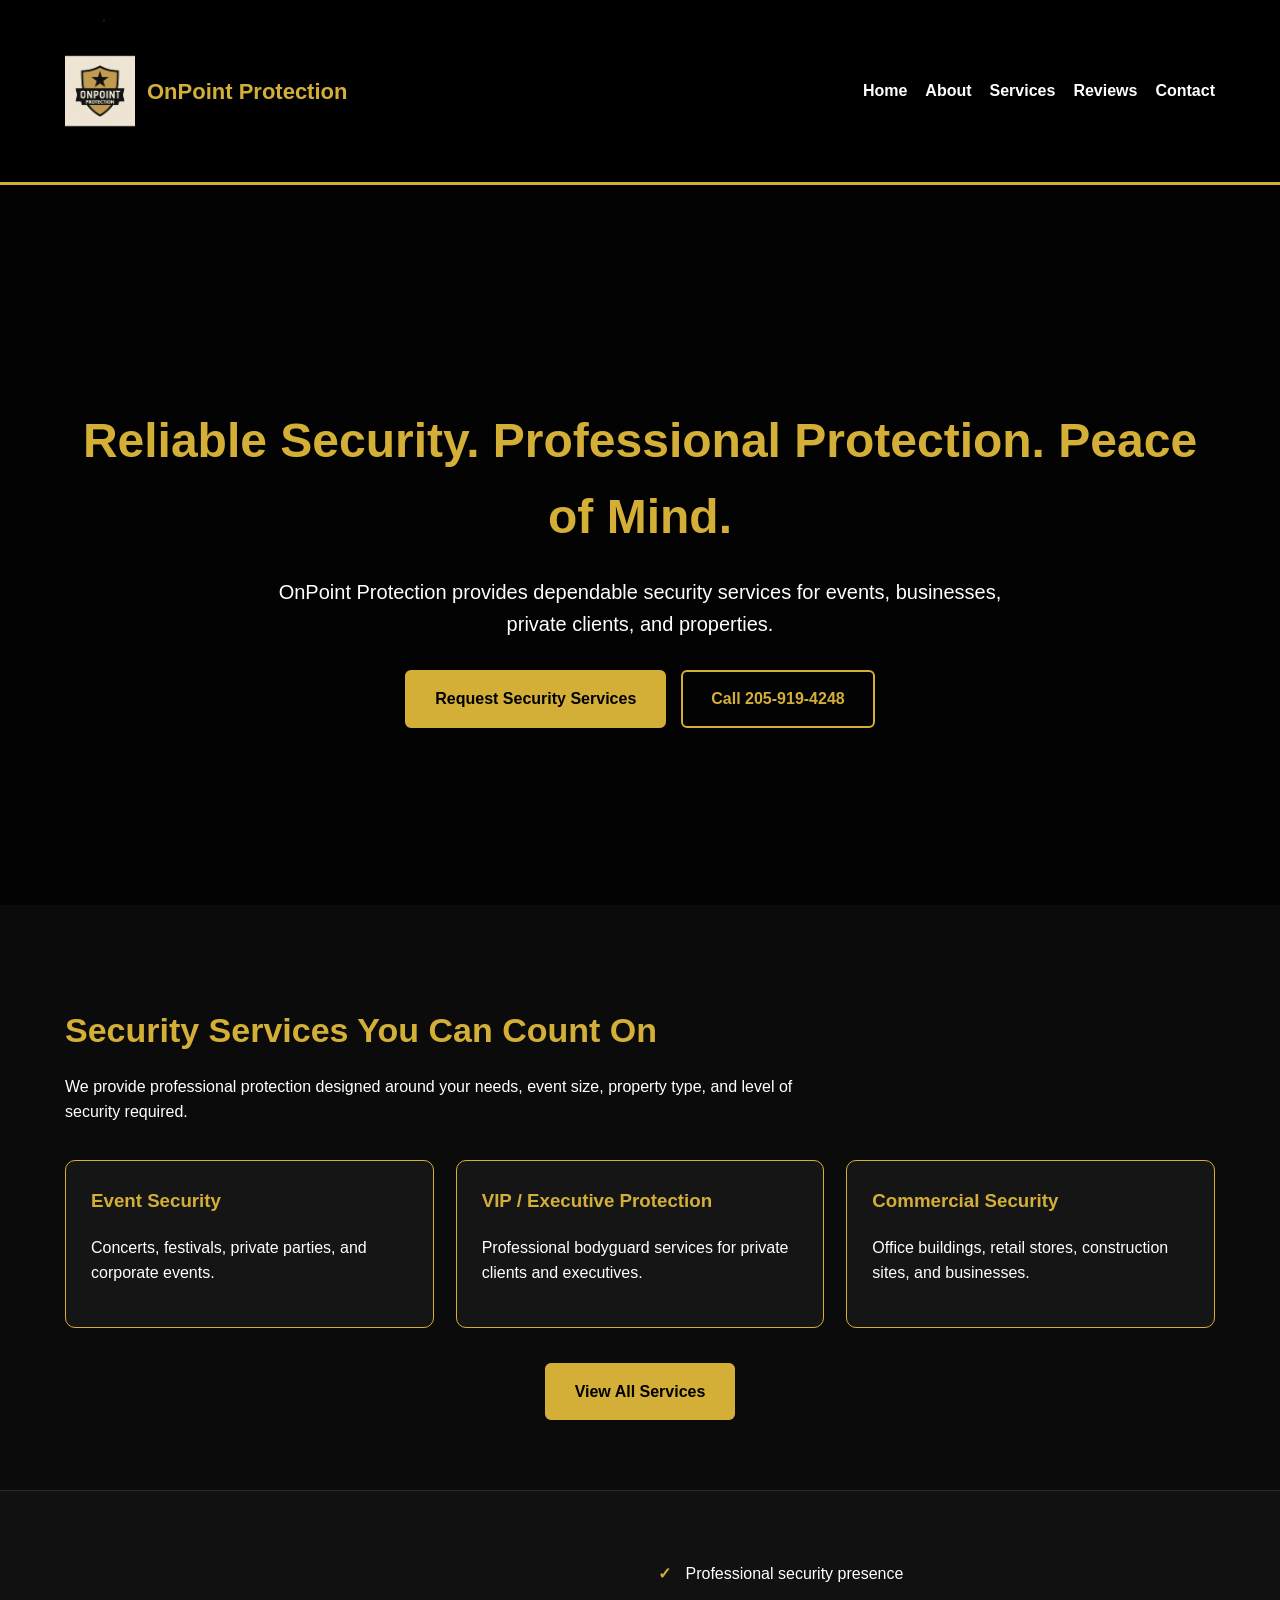
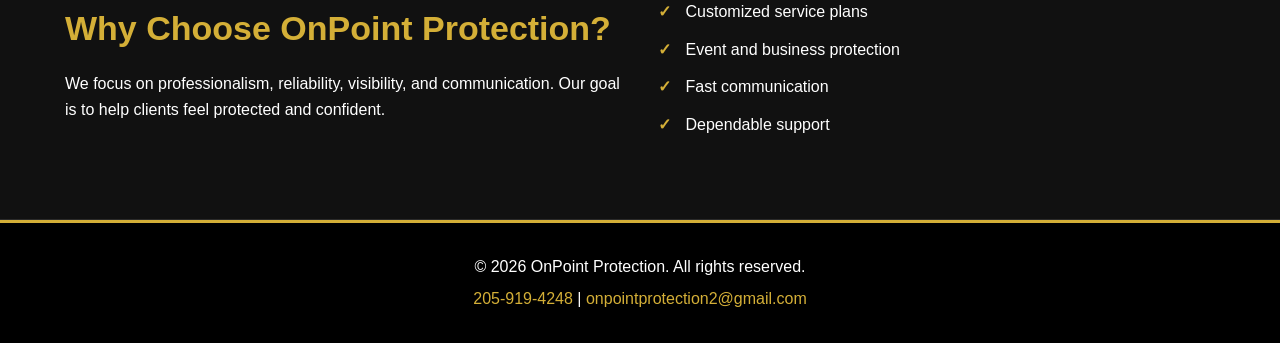
==== index.html @ d874c2b4 "Add files via upload" ====
<!DOCTYPE html>
<html lang="en">
<head>
  <meta charset="UTF-8" />
  <meta name="viewport" content="width=device-width, initial-scale=1.0" />
  <title>OnPoint Protection | Professional Security Services</title>
  <link rel="stylesheet" href="style.css" />
</head>
<body>

<header class="site-header">
  <div class="container nav-container">
    <a href="index.html" class="brand">
      <img src="logo.png" alt="OnPoint Protection Logo" class="logo">
      <span>OnPoint Protection</span>
    </a>

    <nav class="nav-links">
      <a href="index.html">Home</a>
      <a href="about.html">About</a>
      <a href="services.html">Services</a>
      <a href="reviews.html">Reviews</a>
      <a href="contact.html">Contact</a>
    </nav>
  </div>
</header>

<section class="hero">
  <div class="container">
    <h1>Reliable Security. Professional Protection. Peace of Mind.</h1>
    <p>
      OnPoint Protection provides dependable security services for events,
      businesses, private clients, and properties.
    </p>
    <div class="hero-buttons">
      <a href="contact.html" class="btn">Request Security Services</a>
      <a href="tel:2059194248" class="btn outline">Call 205-919-4248</a>
    </div>
  </div>
</section>

<section class="section">
  <div class="container">
    <h2>Security Services You Can Count On</h2>
    <p class="section-intro">
      We provide professional protection designed around your needs, event size,
      property type, and level of security required.
    </p>

    <div class="cards">
      <div class="card">
        <h3>Event Security</h3>
        <p>Concerts, festivals, private parties, and corporate events.</p>
      </div>

      <div class="card">
        <h3>VIP / Executive Protection</h3>
        <p>Professional bodyguard services for private clients and executives.</p>
      </div>

      <div class="card">
        <h3>Commercial Security</h3>
        <p>Office buildings, retail stores, construction sites, and businesses.</p>
      </div>
    </div>

    <div class="center">
      <a href="services.html" class="btn">View All Services</a>
    </div>
  </div>
</section>

<section class="section dark-section">
  <div class="container split">
    <div>
      <h2>Why Choose OnPoint Protection?</h2>
      <p>
        We focus on professionalism, reliability, visibility, and communication.
        Our goal is to help clients feel protected and confident.
      </p>
    </div>

    <ul class="check-list">
      <li>Professional security presence</li>
      <li>Customized service plans</li>
      <li>Event and business protection</li>
      <li>Fast communication</li>
      <li>Dependable support</li>
    </ul>
  </div>
</section>

<footer>
  <div class="container footer-content">
    <p>&copy; 2026 OnPoint Protection. All rights reserved.</p>
    <p>
      <a href="tel:2059194248">205-919-4248</a> |
      <a href="mailto:onpointprotection2@gmail.com">onpointprotection2@gmail.com</a>
    </p>
  </div>
</footer>

</body>
</html>
---- style.css ----
* {
  box-sizing: border-box;
}

body {
  margin: 0;
  font-family: Arial, Helvetica, sans-serif;
  background-color: #0b0b0b;
  color: #ffffff;
  line-height: 1.6;
}

a {
  color: #d4af37;
  text-decoration: none;
}

.container {
  width: 90%;
  max-width: 1150px;
  margin: auto;
}

.site-header {
  background-color: #000000;
  border-bottom: 3px solid #d4af37;
  position: sticky;
  top: 0;
  z-index: 1000;
}

.nav-container {
  display: flex;
  justify-content: space-between;
  align-items: center;
  padding: 15px 0;
  gap: 20px;
}

.brand {
  display: flex;
  align-items: center;
  gap: 12px;
  color: #d4af37;
  font-weight: bold;
  font-size: 22px;
}

.logo {
  width: 70px;
  height: auto;
}

.nav-links {
  display: flex;
  gap: 18px;
  flex-wrap: wrap;
}

.nav-links a {
  color: #ffffff;
  font-weight: bold;
}

.nav-links a:hover {
  color: #d4af37;
}

.hero {
  min-height: 80vh;
  display: flex;
  align-items: center;
  text-align: center;
  background:
    linear-gradient(rgba(0, 0, 0, 0.78), rgba(0, 0, 0, 0.78)),
    url("hero.jpg");
  background-size: cover;
  background-position: center;
  padding: 80px 0;
}

.hero h1,
.page-hero h1 {
  color: #d4af37;
  font-size: 48px;
  margin-bottom: 20px;
}

.hero p,
.page-hero p {
  font-size: 20px;
  max-width: 760px;
  margin: 0 auto 30px;
}

.hero-buttons {
  display: flex;
  gap: 15px;
  justify-content: center;
  flex-wrap: wrap;
}

.btn {
  display: inline-block;
  background-color: #d4af37;
  color: #000000;
  padding: 14px 28px;
  border-radius: 6px;
  font-weight: bold;
  border: 2px solid #d4af37;
}

.btn:hover {
  background-color: #ffffff;
  border-color: #ffffff;
}

.btn.outline {
  background-color: transparent;
  color: #d4af37;
}

.btn.outline:hover {
  background-color: #d4af37;
  color: #000000;
}

.page-hero {
  text-align: center;
  background-color: #111111;
  padding: 80px 0;
  border-bottom: 1px solid #2a2a2a;
}

.section {
  padding: 70px 0;
}

.section h2 {
  color: #d4af37;
  font-size: 34px;
  margin-bottom: 15px;
}

.section-intro {
  max-width: 750px;
  margin-bottom: 35px;
}

.dark-section {
  background-color: #111111;
  border-top: 1px solid #2a2a2a;
  border-bottom: 1px solid #2a2a2a;
}

.split {
  display: grid;
  grid-template-columns: 1fr 1fr;
  gap: 35px;
  align-items: center;
}

.cards {
  display: grid;
  grid-template-columns: repeat(auto-fit, minmax(250px, 1fr));
  gap: 22px;
  margin-top: 30px;
}

.card,
.review-card,
.contact-box {
  background-color: #151515;
  border: 1px solid #d4af37;
  border-radius: 10px;
  padding: 25px;
}

.card h3,
.contact-box h3 {
  color: #d4af37;
  margin-top: 0;
}

.services-grid .card {
  min-height: 190px;
}

.check-list {
  list-style: none;
  padding: 0;
  margin: 0;
}

.check-list li {
  margin-bottom: 12px;
  padding-left: 28px;
  position: relative;
}

.check-list li::before {
  content: "✓";
  color: #d4af37;
  font-weight: bold;
  position: absolute;
  left: 0;
}

.center {
  text-align: center;
  margin-top: 35px;
}

.stars {
  color: #d4af37;
  font-size: 24px;
  margin-bottom: 10px;
}

.review-card h4 {
  color: #d4af37;
  margin-bottom: 0;
}

.review-form-box {
  margin-top: 50px;
  background-color: #111111;
  border-radius: 10px;
  padding: 30px;
  border: 1px solid #2a2a2a;
}

.contact-layout {
  display: grid;
  grid-template-columns: 2fr 1fr;
  gap: 35px;
  align-items: start;
}

.contact-form {
  display: flex;
  flex-direction: column;
  gap: 15px;
  margin-top: 25px;
}

.contact-form input,
.contact-form textarea,
.contact-form select {
  width: 100%;
  padding: 15px;
  border: 1px solid #d4af37;
  background-color: #111111;
  color: #ffffff;
  border-radius: 6px;
  font-size: 16px;
}

.contact-form textarea {
  min-height: 130px;
  resize: vertical;
}

.contact-form button {
  background-color: #d4af37;
  color: #000000;
  padding: 15px;
  border: none;
  border-radius: 6px;
  font-weight: bold;
  font-size: 18px;
  cursor: pointer;
}

.contact-form button:hover {
  background-color: #ffffff;
}

footer {
  background-color: #000000;
  border-top: 3px solid #d4af37;
  padding: 25px 0;
  text-align: center;
}

.footer-content p {
  margin: 6px 0;
}

@media (max-width: 768px) {
  .nav-container,
  .split,
  .contact-layout {
    grid-template-columns: 1fr;
    flex-direction: column;
    text-align: center;
  }

  .nav-links {
    justify-content: center;
  }

  .hero h1,
  .page-hero h1 {
    font-size: 34px;
  }

  .hero p,
  .page-hero p {
    font-size: 18px;
  }

  .logo {
    width: 60px;
  }
}
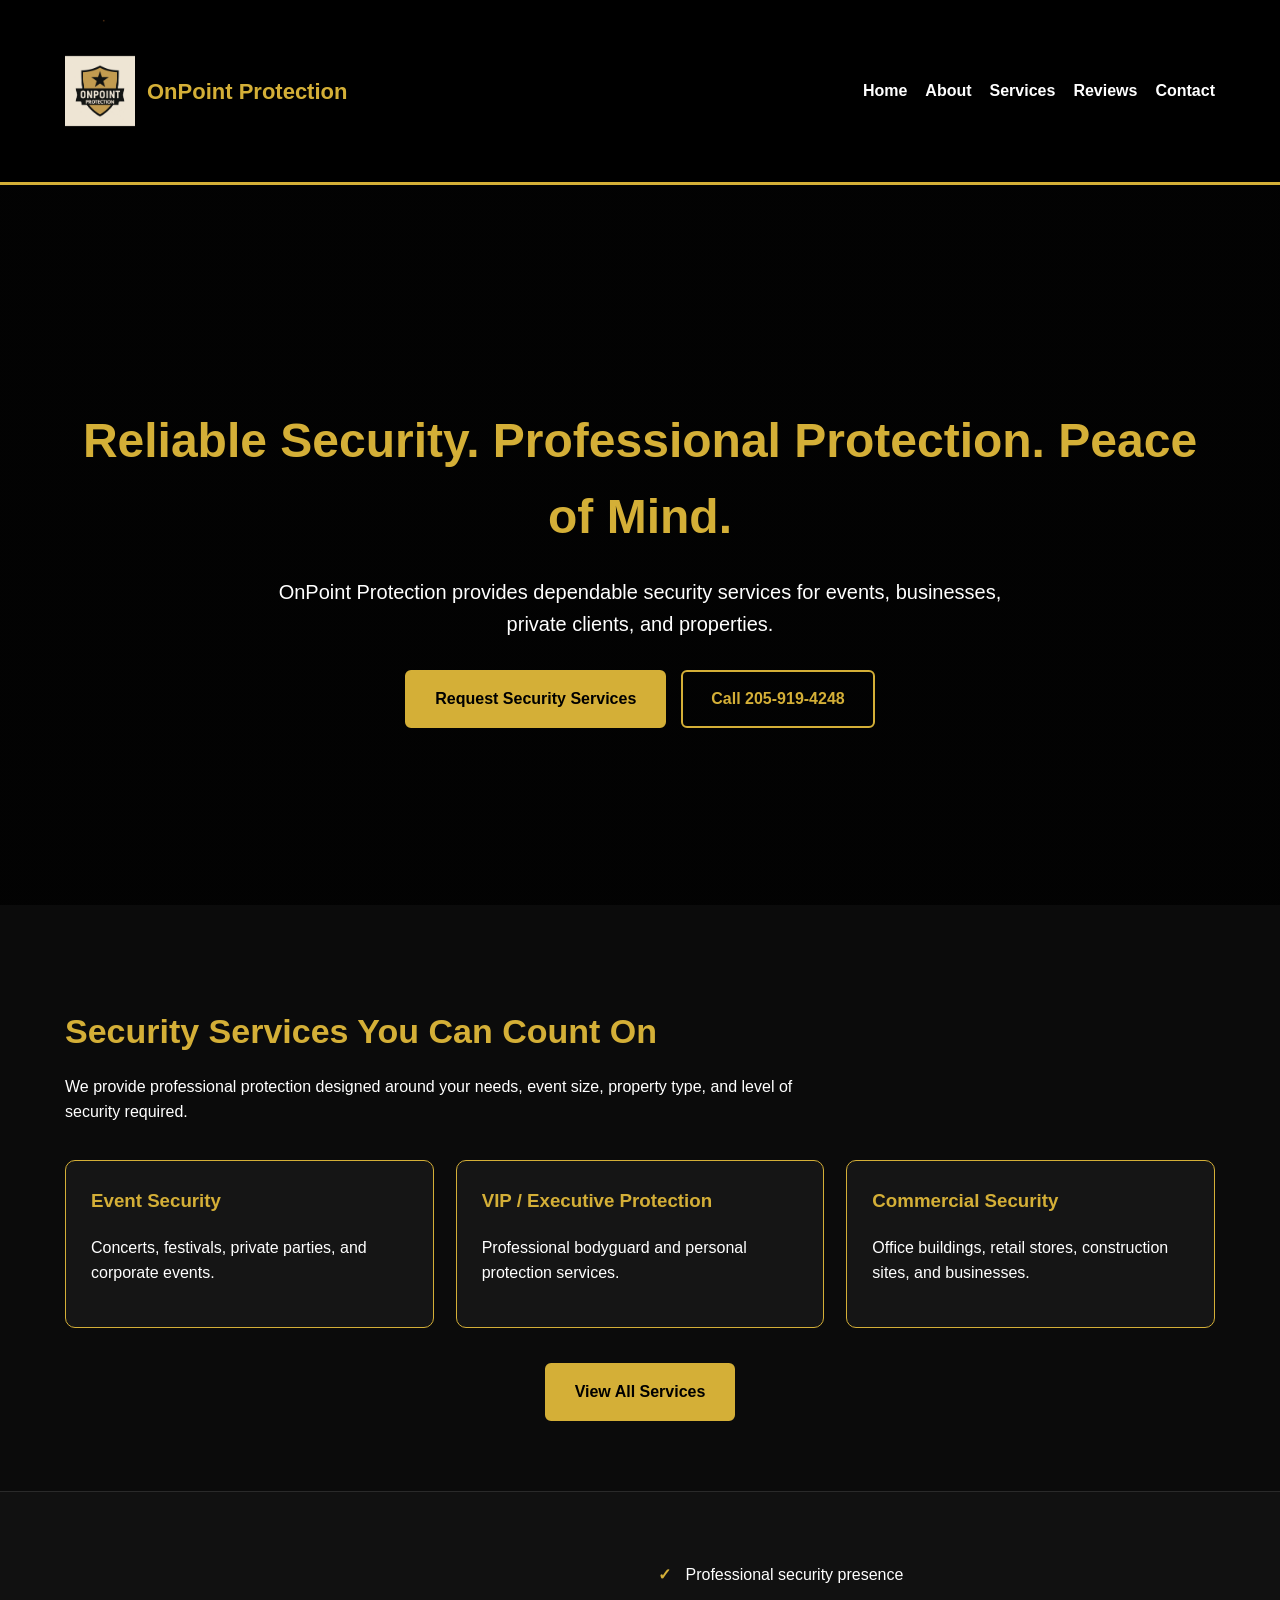
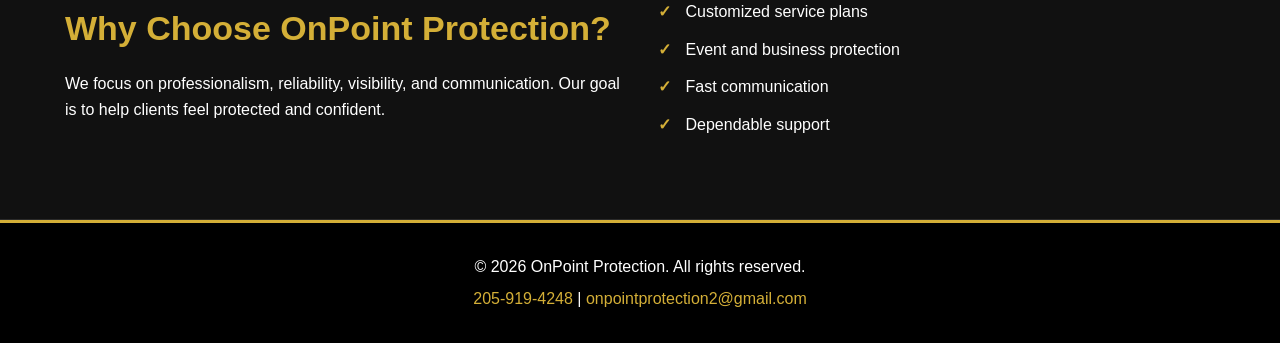
==== commit cfed8358: "Add files via upload" ====
--- a/index.html
+++ b/index.html
@@ -7,14 +7,12 @@
   <link rel="stylesheet" href="style.css" />
 </head>
 <body>
-
 <header class="site-header">
   <div class="container nav-container">
     <a href="index.html" class="brand">
       <img src="logo.png" alt="OnPoint Protection Logo" class="logo">
       <span>OnPoint Protection</span>
     </a>
-
     <nav class="nav-links">
       <a href="index.html">Home</a>
       <a href="about.html">About</a>
@@ -28,10 +26,7 @@
 <section class="hero">
   <div class="container">
     <h1>Reliable Security. Professional Protection. Peace of Mind.</h1>
-    <p>
-      OnPoint Protection provides dependable security services for events,
-      businesses, private clients, and properties.
-    </p>
+    <p>OnPoint Protection provides dependable security services for events, businesses, private clients, and properties.</p>
     <div class="hero-buttons">
       <a href="contact.html" class="btn">Request Security Services</a>
       <a href="tel:2059194248" class="btn outline">Call 205-919-4248</a>
@@ -42,31 +37,13 @@
 <section class="section">
   <div class="container">
     <h2>Security Services You Can Count On</h2>
-    <p class="section-intro">
-      We provide professional protection designed around your needs, event size,
-      property type, and level of security required.
-    </p>
-
+    <p class="section-intro">We provide professional protection designed around your needs, event size, property type, and level of security required.</p>
     <div class="cards">
-      <div class="card">
-        <h3>Event Security</h3>
-        <p>Concerts, festivals, private parties, and corporate events.</p>
-      </div>
-
-      <div class="card">
-        <h3>VIP / Executive Protection</h3>
-        <p>Professional bodyguard services for private clients and executives.</p>
-      </div>
-
-      <div class="card">
-        <h3>Commercial Security</h3>
-        <p>Office buildings, retail stores, construction sites, and businesses.</p>
-      </div>
+      <div class="card"><h3>Event Security</h3><p>Concerts, festivals, private parties, and corporate events.</p></div>
+      <div class="card"><h3>VIP / Executive Protection</h3><p>Professional bodyguard and personal protection services.</p></div>
+      <div class="card"><h3>Commercial Security</h3><p>Office buildings, retail stores, construction sites, and businesses.</p></div>
     </div>
-
-    <div class="center">
-      <a href="services.html" class="btn">View All Services</a>
-    </div>
+    <div class="center"><a href="services.html" class="btn">View All Services</a></div>
   </div>
 </section>
 
@@ -74,12 +51,8 @@
   <div class="container split">
     <div>
       <h2>Why Choose OnPoint Protection?</h2>
-      <p>
-        We focus on professionalism, reliability, visibility, and communication.
-        Our goal is to help clients feel protected and confident.
-      </p>
+      <p>We focus on professionalism, reliability, visibility, and communication. Our goal is to help clients feel protected and confident.</p>
     </div>
-
     <ul class="check-list">
       <li>Professional security presence</li>
       <li>Customized service plans</li>
@@ -93,12 +66,8 @@
 <footer>
   <div class="container footer-content">
     <p>&copy; 2026 OnPoint Protection. All rights reserved.</p>
-    <p>
-      <a href="tel:2059194248">205-919-4248</a> |
-      <a href="mailto:onpointprotection2@gmail.com">onpointprotection2@gmail.com</a>
-    </p>
+    <p><a href="tel:2059194248">205-919-4248</a> | <a href="mailto:onpointprotection2@gmail.com">onpointprotection2@gmail.com</a></p>
   </div>
 </footer>
-
 </body>
-</html>
+</html>
--- a/style.css
+++ b/style.css
@@ -1,316 +1 @@
-* {
-  box-sizing: border-box;
-}
-
-body {
-  margin: 0;
-  font-family: Arial, Helvetica, sans-serif;
-  background-color: #0b0b0b;
-  color: #ffffff;
-  line-height: 1.6;
-}
-
-a {
-  color: #d4af37;
-  text-decoration: none;
-}
-
-.container {
-  width: 90%;
-  max-width: 1150px;
-  margin: auto;
-}
-
-.site-header {
-  background-color: #000000;
-  border-bottom: 3px solid #d4af37;
-  position: sticky;
-  top: 0;
-  z-index: 1000;
-}
-
-.nav-container {
-  display: flex;
-  justify-content: space-between;
-  align-items: center;
-  padding: 15px 0;
-  gap: 20px;
-}
-
-.brand {
-  display: flex;
-  align-items: center;
-  gap: 12px;
-  color: #d4af37;
-  font-weight: bold;
-  font-size: 22px;
-}
-
-.logo {
-  width: 70px;
-  height: auto;
-}
-
-.nav-links {
-  display: flex;
-  gap: 18px;
-  flex-wrap: wrap;
-}
-
-.nav-links a {
-  color: #ffffff;
-  font-weight: bold;
-}
-
-.nav-links a:hover {
-  color: #d4af37;
-}
-
-.hero {
-  min-height: 80vh;
-  display: flex;
-  align-items: center;
-  text-align: center;
-  background:
-    linear-gradient(rgba(0, 0, 0, 0.78), rgba(0, 0, 0, 0.78)),
-    url("hero.jpg");
-  background-size: cover;
-  background-position: center;
-  padding: 80px 0;
-}
-
-.hero h1,
-.page-hero h1 {
-  color: #d4af37;
-  font-size: 48px;
-  margin-bottom: 20px;
-}
-
-.hero p,
-.page-hero p {
-  font-size: 20px;
-  max-width: 760px;
-  margin: 0 auto 30px;
-}
-
-.hero-buttons {
-  display: flex;
-  gap: 15px;
-  justify-content: center;
-  flex-wrap: wrap;
-}
-
-.btn {
-  display: inline-block;
-  background-color: #d4af37;
-  color: #000000;
-  padding: 14px 28px;
-  border-radius: 6px;
-  font-weight: bold;
-  border: 2px solid #d4af37;
-}
-
-.btn:hover {
-  background-color: #ffffff;
-  border-color: #ffffff;
-}
-
-.btn.outline {
-  background-color: transparent;
-  color: #d4af37;
-}
-
-.btn.outline:hover {
-  background-color: #d4af37;
-  color: #000000;
-}
-
-.page-hero {
-  text-align: center;
-  background-color: #111111;
-  padding: 80px 0;
-  border-bottom: 1px solid #2a2a2a;
-}
-
-.section {
-  padding: 70px 0;
-}
-
-.section h2 {
-  color: #d4af37;
-  font-size: 34px;
-  margin-bottom: 15px;
-}
-
-.section-intro {
-  max-width: 750px;
-  margin-bottom: 35px;
-}
-
-.dark-section {
-  background-color: #111111;
-  border-top: 1px solid #2a2a2a;
-  border-bottom: 1px solid #2a2a2a;
-}
-
-.split {
-  display: grid;
-  grid-template-columns: 1fr 1fr;
-  gap: 35px;
-  align-items: center;
-}
-
-.cards {
-  display: grid;
-  grid-template-columns: repeat(auto-fit, minmax(250px, 1fr));
-  gap: 22px;
-  margin-top: 30px;
-}
-
-.card,
-.review-card,
-.contact-box {
-  background-color: #151515;
-  border: 1px solid #d4af37;
-  border-radius: 10px;
-  padding: 25px;
-}
-
-.card h3,
-.contact-box h3 {
-  color: #d4af37;
-  margin-top: 0;
-}
-
-.services-grid .card {
-  min-height: 190px;
-}
-
-.check-list {
-  list-style: none;
-  padding: 0;
-  margin: 0;
-}
-
-.check-list li {
-  margin-bottom: 12px;
-  padding-left: 28px;
-  position: relative;
-}
-
-.check-list li::before {
-  content: "✓";
-  color: #d4af37;
-  font-weight: bold;
-  position: absolute;
-  left: 0;
-}
-
-.center {
-  text-align: center;
-  margin-top: 35px;
-}
-
-.stars {
-  color: #d4af37;
-  font-size: 24px;
-  margin-bottom: 10px;
-}
-
-.review-card h4 {
-  color: #d4af37;
-  margin-bottom: 0;
-}
-
-.review-form-box {
-  margin-top: 50px;
-  background-color: #111111;
-  border-radius: 10px;
-  padding: 30px;
-  border: 1px solid #2a2a2a;
-}
-
-.contact-layout {
-  display: grid;
-  grid-template-columns: 2fr 1fr;
-  gap: 35px;
-  align-items: start;
-}
-
-.contact-form {
-  display: flex;
-  flex-direction: column;
-  gap: 15px;
-  margin-top: 25px;
-}
-
-.contact-form input,
-.contact-form textarea,
-.contact-form select {
-  width: 100%;
-  padding: 15px;
-  border: 1px solid #d4af37;
-  background-color: #111111;
-  color: #ffffff;
-  border-radius: 6px;
-  font-size: 16px;
-}
-
-.contact-form textarea {
-  min-height: 130px;
-  resize: vertical;
-}
-
-.contact-form button {
-  background-color: #d4af37;
-  color: #000000;
-  padding: 15px;
-  border: none;
-  border-radius: 6px;
-  font-weight: bold;
-  font-size: 18px;
-  cursor: pointer;
-}
-
-.contact-form button:hover {
-  background-color: #ffffff;
-}
-
-footer {
-  background-color: #000000;
-  border-top: 3px solid #d4af37;
-  padding: 25px 0;
-  text-align: center;
-}
-
-.footer-content p {
-  margin: 6px 0;
-}
-
-@media (max-width: 768px) {
-  .nav-container,
-  .split,
-  .contact-layout {
-    grid-template-columns: 1fr;
-    flex-direction: column;
-    text-align: center;
-  }
-
-  .nav-links {
-    justify-content: center;
-  }
-
-  .hero h1,
-  .page-hero h1 {
-    font-size: 34px;
-  }
-
-  .hero p,
-  .page-hero p {
-    font-size: 18px;
-  }
-
-  .logo {
-    width: 60px;
-  }
-}
+*{box-sizing:border-box}body{margin:0;font-family:Arial,Helvetica,sans-serif;background:#0b0b0b;color:#fff;line-height:1.6}a{color:#d4af37;text-decoration:none}.container{width:90%;max-width:1150px;margin:auto}.site-header{background:#000;border-bottom:3px solid #d4af37;position:sticky;top:0;z-index:1000}.nav-container{display:flex;justify-content:space-between;align-items:center;padding:15px 0;gap:20px}.brand{display:flex;align-items:center;gap:12px;color:#d4af37;font-weight:bold;font-size:22px}.logo{width:70px;height:auto}.nav-links{display:flex;gap:18px;flex-wrap:wrap}.nav-links a{color:#fff;font-weight:bold}.nav-links a:hover{color:#d4af37}.hero{min-height:80vh;display:flex;align-items:center;text-align:center;background:linear-gradient(rgba(0,0,0,.78),rgba(0,0,0,.78)),url("hero.jpg");background-size:cover;background-position:center;padding:80px 0}.hero h1,.page-hero h1{color:#d4af37;font-size:48px;margin-bottom:20px}.hero p,.page-hero p{font-size:20px;max-width:760px;margin:0 auto 30px}.hero-buttons{display:flex;gap:15px;justify-content:center;flex-wrap:wrap}.btn{display:inline-block;background:#d4af37;color:#000;padding:14px 28px;border-radius:6px;font-weight:bold;border:2px solid #d4af37}.btn:hover{background:#fff;border-color:#fff}.btn.outline{background:transparent;color:#d4af37}.btn.outline:hover{background:#d4af37;color:#000}.page-hero{text-align:center;background:#111;padding:80px 0;border-bottom:1px solid #2a2a2a}.thank-you-page{min-height:70vh;display:flex;align-items:center}.section{padding:70px 0}.section h2{color:#d4af37;font-size:34px;margin-bottom:15px}.section-intro{max-width:750px;margin-bottom:35px}.dark-section{background:#111;border-top:1px solid #2a2a2a;border-bottom:1px solid #2a2a2a}.split{display:grid;grid-template-columns:1fr 1fr;gap:35px;align-items:center}.cards{display:grid;grid-template-columns:repeat(auto-fit,minmax(250px,1fr));gap:22px;margin-top:30px}.card,.review-card,.contact-box{background:#151515;border:1px solid #d4af37;border-radius:10px;padding:25px}.card h3,.contact-box h3{color:#d4af37;margin-top:0}.services-grid .card{min-height:190px}.check-list{list-style:none;padding:0;margin:0}.check-list li{margin-bottom:12px;padding-left:28px;position:relative}.check-list li::before{content:"✓";color:#d4af37;font-weight:bold;position:absolute;left:0}.center{text-align:center;margin-top:35px}.stars{color:#d4af37;font-size:24px;margin-bottom:10px}.review-card h4{color:#d4af37;margin-bottom:0}.review-form-box{margin-top:50px;background:#111;border-radius:10px;padding:30px;border:1px solid #2a2a2a}.contact-layout{display:grid;grid-template-columns:2fr 1fr;gap:35px;align-items:start}.contact-form{display:flex;flex-direction:column;gap:15px;margin-top:25px}.contact-form input,.contact-form textarea,.contact-form select{width:100%;padding:15px;border:1px solid #d4af37;background:#111;color:#fff;border-radius:6px;font-size:16px}.contact-form textarea{min-height:130px;resize:vertical}.contact-form button{background:#d4af37;color:#000;padding:15px;border:none;border-radius:6px;font-weight:bold;font-size:18px;cursor:pointer}.contact-form button:hover{background:#fff}footer{background:#000;border-top:3px solid #d4af37;padding:25px 0;text-align:center}.footer-content p{margin:6px 0}@media(max-width:768px){.nav-container{flex-direction:column;text-align:center}.split,.contact-layout{grid-template-columns:1fr}.nav-links{justify-content:center}.hero h1,.page-hero h1{font-size:34px}.hero p,.page-hero p{font-size:18px}.logo{width:60px}}
